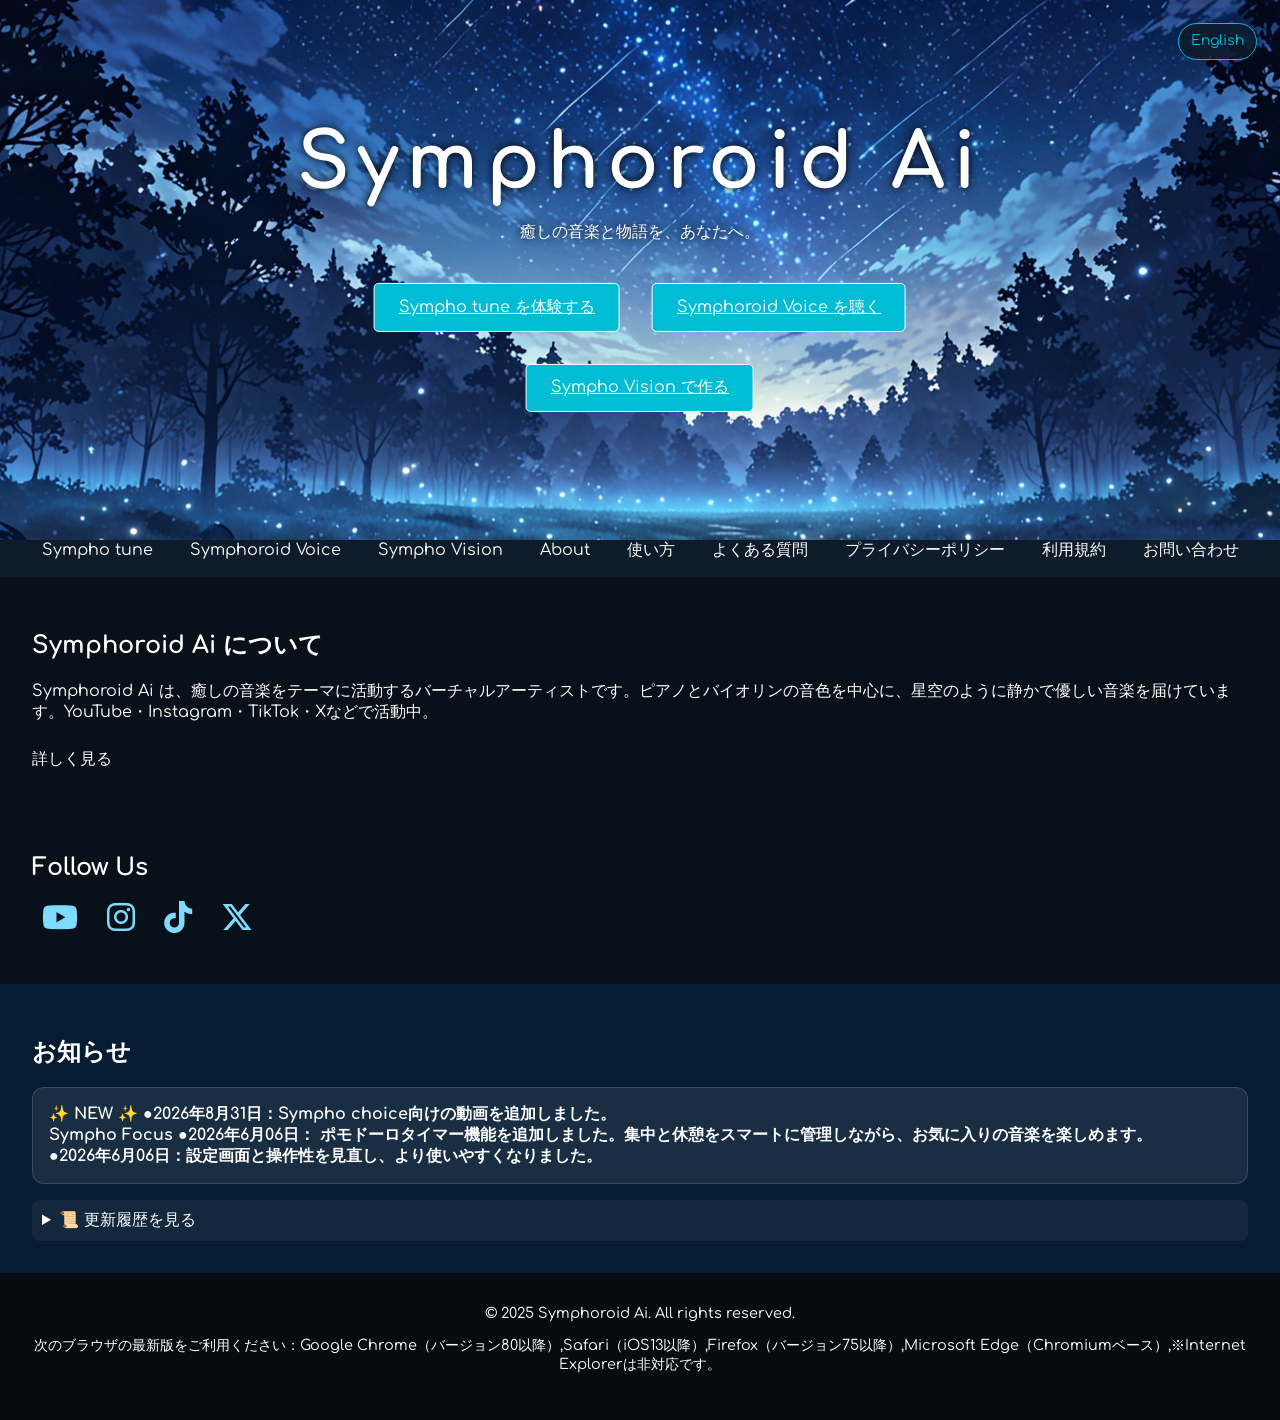
==== index.html @ 14e8be72 "Add files via upload" ====
<!DOCTYPE html>
<html lang="ja">
<head>
  <meta charset="UTF-8" />
  <meta name="viewport" content="width=device-width, initial-scale=1.0" />
  <title>Symphoroid Ai</title>
  <script async src="https://pagead2.googlesyndication.com/pagead/js/adsbygoogle.js?client=ca-pub-5766887970921144"
     crossorigin="anonymous"></script>
  <script src="https://www.youtube.com/iframe_api"></script>
  <link href="https://fonts.googleapis.com/css2?family=Comfortaa&display=swap" rel="stylesheet">
  <link rel="stylesheet" href="https://cdnjs.cloudflare.com/ajax/libs/font-awesome/6.5.1/css/all.min.css" crossorigin="anonymous" referrerpolicy="no-referrer" />
  <style>
    html, body {
      margin: 0;
      padding: 0;
      font-family: 'Comfortaa', 'Helvetica Neue', 'Segoe UI', sans-serif;
      background-color: #0d1b2a;
      color: white;
    }

    .video-background {
      position: fixed;
      top: 0;
      left: 0;
      min-width: 100%;
      min-height: 100%;
      object-fit: cover;
      z-index: -1;
    }
/*
    #langToggle {
      position: absolute;
      top: 1rem;
      right: 1rem; 
      background: #00bcd4;
      color: white;
      border: 1px solid white;
      border-radius: 5px;
      padding: 0.5rem 1rem;
      z-index: 2;
      cursor: pointer;
      font-size: 1rem;
    }
*/

    #langToggle {
      position: absolute;
      top: 1rem;
      right: 1rem;
      z-index: 1000;

      min-width: 78px;
      min-height: 37px;
      padding: 6px 12px;

      border: 1px solid #00bcd4;
      border-radius: 999px;
      background: rgba(13, 27, 42, 0.82);
      color: #00bcd4;

      font-family: 'Comfortaa', 'Helvetica Neue', sans-serif;
      font-size: 14px;
      font-weight: 400;
      line-height: 1.2;

      cursor: pointer;
      box-sizing: border-box;
    }

    header {
      position: relative;
      height: 60vh;
      min-height: 400px;
      overflow: hidden;
    }

    .header-video {
      position: absolute;
      top: 0; left: 0;
      width: 100%;
      height: 100%;
      object-fit: cover;
      z-index: 0;
    }

    .header-content {
      position: absolute;
      top: 50%;
      left: 50%;
      transform: translate(-50%, -50%);
      text-align: center;
      z-index: 1;
      color: white;
      background: rgba(0, 0, 0, 0.0); /* 半透明の背景で文字が見やすく */
      padding: 2rem;
      border-radius: 10px;
    }
    .header-content p {
      text-shadow: 0 0 10px black;
    }
    .header-content h1 {
      width: 100%;
      font-size: clamp(2rem, 6vw, 5rem);
      text-align: center;
      letter-spacing: 0.1em;
      margin: 0 auto;
      text-shadow: 0 0 10px black;
      white-space: nowrap;
    }

    .btn-group {
      margin-top: 2rem;
      display: flex;
      justify-content: center;
      flex-wrap: wrap;
      gap: 1rem;
    }

    .btn {
      background: #00bcd4;
      border: none;
      padding: 0.8em 1.5em;
      margin: 0.5em;
      color: white;
      border: 1px solid white;      
      font-size: 1em;
      border-radius: 5px;
      cursor: pointer;
      transition: transform 0.2s ease, box-shadow 0.2s ease, background-color 0.2s ease, color 0.2s ease;
      position: relative;
      z-index: 1;
    }
    /* ---------------- クリック時の軽い反応 ---------------- */
    .btn:active{
      transform: scale(1.05);
      box-shadow: 0 0 12px rgba(255, 255, 255, 0.6);
    }

    /* ---------------- ポップエフェクトクラス ---------------- */
    .btn.pop {
      animation: popGlow 0.25s ease forwards;
    }
    .news-highlight{
      margin-bottom: 16px;
      padding-bottom: 12px;
      border-bottom: 1px solid rgba(255,255,255,0.15);
    }
    /* ---------------- ポップ＋光＋色変化アニメーション ---------------- */
    @keyframes popGlow {
      0% {
        transform: scale(1);
        box-shadow: 0 0 0 rgba(255, 255, 255, 0);
        background-color: inherit;
        color: inherit;
      }
      30% {
        transform: scale(1.3);
        box-shadow: 0 0 20px rgba(255, 255, 255, 0.8), 0 0 40px rgba(0, 188, 212, 0.5);
      }
      60% {
        transform: scale(1.1);
        box-shadow: 0 0 15px rgba(255, 255, 255, 0.6), 0 0 30px rgba(0, 188, 212, 0.4);
        background-color: #00e0ff;
        color: #fff;
      }
      100% {
        transform: scale(1);
        box-shadow: 0 0 0 rgba(255,255,255,0);
        background-color: #00bcd4; /* btn用 */
        color: white;
      }
    }

    section {
      padding: 2rem;
      background: rgba(0,0,0,0.4);
    }

    nav {
      text-align: center;
      margin-bottom: 1rem;
    }

    nav a {
        margin: 0 1rem;
        color: inherit;
        text-decoration: none;
        transition: text-decoration 0.2s ease;
    }

    nav a:hover {
        text-decoration: underline;
    }    
/*
    nav a {
      margin: 0 1rem;
      color: #ccc;
      text-decoration: underline;
    }
*/
    .about-link {
        display: inline-block;
        margin-top: 10px;
        color: inherit;
        text-decoration: none;
        transition: text-decoration 0.2s ease;
    }

    .about-link:hover {
        text-decoration: underline;
    }
    footer {
      text-align: center;
      padding: 2rem;
      font-size: 0.9rem;
      background: rgba(0,0,0,0.6);
    }
    .sns-links a {
      color: #7FDBFF;
      text-decoration: none;
      font-size: 32px;
      margin: 0 10px;     
    }

    .sns-links a:hover {
      color: #00bcd4; /* ホバー時に少し強めのシアンに */
    }


    .background-container {
      position: absolute;
      top: 0;
      left: 0;
      width: 100%;
      height: 100%;
      z-index: 0;
      overflow: hidden;
    }

    .bg-image {
      position: absolute;
      width: 100%;
      height: 100%;
      object-fit: cover;
      opacity: 0;
      transition: opacity 2s ease-in-out, transform 5s ease-in-out; /* transform 追加 */
 
    }

    .bg-image.active {
      opacity: 1;

    }
    .news-featured{
      margin-bottom:16px;
      padding:16px;
      border-radius:12px;
      background:rgba(255,255,255,0.08);
      border:1px solid rgba(255,255,255,0.15);
      font-weight:bold;
    }

    .news-history{
      margin-top:12px;
    }

    .news-history summary{
      cursor:pointer;
      padding:10px;
      border-radius:8px;
      background:rgba(255,255,255,0.05);
    }    

    @media (max-height: 500px) and (orientation: landscape) {
      header {
        height: auto;
        min-height: 400px;
        padding-top: 2rem;
        padding-bottom: 2rem;
      }
     /* h1 { font-size: 2rem; }*/
     .header-content h1 {
      font-size: 8vw;
      }
    }
        /* iPhone / narrow screens */
    @media (max-width: 600px) {
      header {
        height: auto !important;
        min-height: 80vh !important;
        overflow: visible !important;
      }

      .header-content {
        position: relative !important;
        top: auto !important;
        left: auto !important;
        transform: none !important;
        width: 100% !important;
        box-sizing: border-box !important;
        padding: 70px 16px 32px !important;
      }

      .header-content h1 {
        width: 100% !important;
        font-size: 7vw !important;
        letter-spacing: 0.05em !important;
        white-space: nowrap !important;
      }

      .btn-group {
        width: 100% !important;
        box-sizing: border-box !important;
      }

      /* PCと同じ右上配置 */
      #langToggle {
        position: absolute !important;
        top: 1rem !important;
        right: 1rem !important;
        left: auto !important;
        bottom: auto !important;
      }
    }

    /* iPhone横向き：タイトルと右上の言語ボタンが重ならないよう調整 */
    /* iPhone横向き */
    @media (max-height: 500px) and (orientation: landscape) {
      .header-content {
        top: 50% !important;
      }

      .header-content h1 {
        font-size: 5vw !important;
        letter-spacing: 0.04em !important;
      }

      #langToggle {
        top: 1rem !important;
        right: 1rem !important;
      }
    }

    /* ===== Language Button : Common Design ===== */
    #langToggle {
      position: absolute !important;
      top: 1rem !important;
      right: 1rem !important;
      z-index: 1000 !important;

      min-width: 78px !important;
      min-height: 37px !important;
      padding: 6px 12px !important;

      border: 1px solid #00bcd4 !important;
      border-radius: 999px !important;
      background: rgba(13, 27, 42, 0.82) !important;
      color: #00bcd4 !important;

      font-family: 'Comfortaa', 'Helvetica Neue', sans-serif !important;
      font-size: 14px !important;
      font-weight: 400 !important;
      line-height: 1.2 !important;

      cursor: pointer !important;
      box-sizing: border-box;
    }

    /* 言語ボタンだけクリック時の色・発光アニメーションを無効化 */
    #langToggle:active,
    #langToggle.pop {
      background: rgba(13, 27, 42, 0.82) !important;
      color: #00bcd4 !important;
      border-color: #00bcd4 !important;
      transform: none !important;
      box-shadow: none !important;
      animation: none !important;
    }
    
  </style>
  
  <!-- Google tag (gtag.js) -->
  <script async src="https://www.googletagmanager.com/gtag/js?id=G-DC85V6L5MK"></script>
  <script>
    window.dataLayer = window.dataLayer || [];
    function gtag(){dataLayer.push(arguments);}
    gtag('js', new Date());
  
    gtag('config', 'G-DC85V6L5MK');
  </script>
  
</head>
<body>


<!-- ヘッダー -->
<header>

<div class="background-container">
  <img src="images/starry_sky.jpg" class="bg-image active" alt="星空">
  <img src="images/floating_island.jpg" class="bg-image" alt="浮遊島">
  <img src="images/sunset.jpg" class="bg-image" alt="夕焼け">
  <img src="images/ocean.jpg" class="bg-image" alt="海">
  <img src="images/title_icon.jpg" class="bg-image" alt="タイトルアイコン">
</div>
  
  <!-- 言語切り替えボタン（左上固定） -->
  <button id="langToggle" class="btn" data-jp="English" data-en="日本語">English</button>

  <!-- 背景動画
  <video class="header-video" autoplay muted loop playsinline>
    <source src="bg.mp4" type="video/mp4">
  </video> -->

  <!-- 前面中央コンテンツ -->
  <div class="header-content">
    <h1>Symphoroid Ai</h1>
    <p class="lang-text" data-jp="癒しの音楽と物語を、あなたへ。" data-en="Delivering healing music and stories to you.">
      癒しの音楽と物語を、あなたへ。
    </p>
    <div class="btn-group">
      <a href="tune" class="btn lang-text" data-jp="Sympho tune を体験する" data-en="Try Sympho tune">Sympho tune を体験する</a>
      <a href="voice" class="btn lang-text"data-jp="Symphoroid Voice を聴く"data-en="Listen to Symphoroid Voice">Symphoroid Voice を聴く</a>
      <a href="vision" class="btn lang-text"data-jp="Sympho Vision で作る"data-en="Make on Sympho Vision">Sympho Vision で作る</a>

    </div>
  </div>
</header>

<!-- ナビゲーション -->
<nav>
  <a href="tune" class="lang-text"
     data-jp="Sympho tune"
     data-en="Sympho tune">Sympho tune</a>

  <a href="voice" class="lang-text"
     data-jp="Symphoroid Voice"
     data-en="Symphoroid Voice">Symphoroid Voice</a>

  <a href="vision" class="lang-text"
     data-jp="Sympho Vision"
     data-en="Sympho Vision">Sympho Vision</a>

  <a href="about.html" class="lang-text"
     data-jp="About"
     data-en="About">About</a>

  <a href="howto.html" class="lang-text"
     data-jp="使い方"
     data-en="How to">使い方</a>

  <a href="faq.html" class="lang-text"
     data-jp="よくある質問"
     data-en="FAQ">よくある質問</a>

  <a href="privacy.html" class="lang-text"
     data-jp="プライバシーポリシー"
     data-en="Privacy Policy">プライバシーポリシー</a>

  <a href="terms.html" class="lang-text"
     data-jp="利用規約"
     data-en="Terms">利用規約</a>

  <a href="contact.html" class="lang-text"
     data-jp="お問い合わせ"
     data-en="Contact">お問い合わせ</a>
</nav>

  <!-- ナビゲーション 
  <nav>
    <a href="tune" class="lang-text" data-jp="Webアプリ" data-en="Web App">Webアプリ</a>
    <a href="privacy.html" class="lang-text" data-jp="プライバシーポリシー" data-en="Privacy Policy">プライバシーポリシー</a>
    <a href="terms.html" class="lang-text" data-jp="利用規約" data-en="Terms">利用規約</a>
    <a href="contact.html" class="lang-text" data-jp="お問い合わせ" data-en="Contact">お問い合わせ</a>
  </nav>
-->
  <!-- 紹介 -->
  <section>
    <h2 class="lang-text" data-jp="Symphoroid Ai について" data-en="About Symphoroid Ai">Symphoroid Ai について</h2>
    <p class="lang-text" data-jp="Symphoroid Ai は、癒しの音楽をテーマに活動するバーチャルアーティストです。ピアノとバイオリンの音色を中心に、星空のように静かで優しい音楽を届けています。YouTube・Instagram・TikTok・Xなどで活動中。" data-en="symphoroid Ai is a virtual artist focused on healing music. Delivering gentle piano and violin melodies inspired by the night sky. Active on YouTube, Instagram, TikTok, and X.">
    </p>
    <a
      href="about.html"
      class="lang-text about-link"
      data-jp="詳しく見る"
      data-en="Learn more"
    >
      詳しく見る
    </a>    
  </section>

  <!-- SNSリンク -->
  <section>
    <h2>Follow Us</h2>
    <p class="sns-links">
    <a href="https://www.youtube.com/@symphoroidai" target="_blank">
      <i class="fab fa-youtube"></i>
    </a>
    <a href="https://www.instagram.com/symphoroid_ai" target="_blank">
      <i class="fab fa-instagram"></i>
    </a>
    <a href="https://www.tiktok.com/@symphoroid.ai" target="_blank">
      <i class="fab fa-tiktok"></i>
    </a>
    <a href="https://www.x.com/SymphoroidAi" target="_blank">
      <i class="fab fa-x-twitter"></i>
    </a>
  </section>

<section style="background-color: rgba(0, 30, 60, 0.5); padding: 2rem;"> 
  <h2 class="lang-text"
      data-jp="お知らせ"
      data-en="News">
      お知らせ
  </h2>

  <div class="news-featured">
    <div class="lang-text"
        data-jp="✨ NEW ✨ ●2026年8月31日：Sympho choice向けの動画を追加しました。"
        data-en="✨ NEW ✨ ●Aug 31, 2026: New videos are now available on Sympho choice."> 
    </div>
    <div class="lang-text"
        data-jp="Sympho Focus ●2026年6月06日： ポモドーロタイマー機能を追加しました。集中と休憩をスマートに管理しながら、お気に入りの音楽を楽しめます。"
        data-en="Sympho Focus ●June 6, 2026:  Added a Pomodoro timer to help you manage focus and break sessions while enjoying your favorite music.">
    </div>
    <div class="lang-text"
        data-jp="●2026年6月06日：設定画面と操作性を見直し、より使いやすくなりました。"
        data-en="●June 6, 2026: Settings and usability have been refined for a better experience.">
    </div>
  </div>

  <details class="news-history">
    <summary class="lang-text"
            data-jp="📜 更新履歴を見る"
            data-en="📜 View Update History">
      📜 更新履歴を見る
    </summary>
    <li class="lang-text"
        data-jp="●2026年8月02日：Sympho choice向けの動画を追加しました。"
        data-en="●Aug 2, 2026: New videos are now available on Sympho choice."> 
    </li>       
    <li class="lang-text"
        data-jp="●2026年7月02日：Sympho choice向けの動画を追加しました。"
        data-en="●July 2, 2026: New videos are now available on Sympho choice."> 
    </li>    
    <li class="lang-text"
        data-jp="●2026年6月06日：Sympho choice向けの動画を追加しました。"
        data-en="●June 6, 2026: New videos are now available on Sympho choice."> 
    </li> 
    <li class="lang-text"
        data-jp="●2026年5月06日：Sympho choice向けの動画を追加しました。"
        data-en="●May 6, 2026: New videos are now available on Sympho choice."> 
    </li>     
    <li class="lang-text"
        data-jp="●2026年4月25日：Sympho choice向けの動画を追加しました。"
        data-en="●April 25, 2026: New videos are now available on Sympho choice."> 
    </li>     
    <li class="lang-text"
        data-jp="●2026年3月23日：Sympho choice向けの動画を追加しました。"
        data-en="●March 23, 2026: New videos are now available on Sympho choice."> 
    </li> 
    <li class="lang-text"
        data-jp="●2026年1月3日：あけましておめでとうございます！🎍　Sympho choice向けの動画を追加しました。"
        data-en="●January 3, 2026: Happy New Year!🎍　 New videos are now available on Sympho choice."> 
    </li> 
    <li class="lang-text"
        data-jp="●2025年11月29日：経過時間と残り時間がわかりやすい”体感タイマー”を追加しました。🌙⏳ "
        data-en="●November 29, 2025: A new 'Progress Circle' timer has been added to make elapsed and remaining time easier to understand.🌙⏳ "> 
    </li> 
    <li class="lang-text"
        data-jp="●2025年11月23日：Sympho choice向けの動画を追加しました。気分の選択ボタンに「ロック🎸」を追加しました。"
        data-en="●November 23, 2025: New videos are now on Sympho choice to help you relax. 'Rock🎸' has been added to the mood buttons!"> 
    </li> 
    <li class="lang-text"
        data-jp="●2025年10月19日：Sympho choice向けの動画を追加しました。気分の選択ボタンに🎃「ハロウィン」🎃を追加しました。"
        data-en="●October 19, 2025: New videos are now on Sympho choice to help you relax. 🎃'Halloween' has been added to the mood buttons!🎃"> 
    </li>      
    <li class="lang-text"
        data-jp="●2025年9月13日：Sympho choice向けの動画を追加しました。気分の選択ボタンに「おやすみ🌙」を追加しました。🎵"
        data-en="●September 13, 2025: New videos are now available for Sympho Choice, and we've added a 'Bedtime🌙' mood option! 🎵"> 
    </li>
    <li class="lang-text"
        data-jp="●2025年9月7日：Sympho choice向けの動画を追加しました。"
        data-en="●September 7, 2025: New videos are now available on Sympho choice."> 
    </li>
    <li class="lang-text"
        data-jp="●2025年8月3日：先行公開開始しました。Sympho tune向けの動画を随時公開中です。"
        data-en="●August 3, 2025: Early access has started. Videos for Sympho tune are being released continuously."> 
    </li>
    </ul>
  </details>

</section>
  <!-- フッター -->
  <footer>
    &copy; 2025 Symphoroid Ai. All rights reserved.
    <p class="lang-text" data-jp="次のブラウザの最新版をご利用ください：Google Chrome（バージョン80以降）,Safari（iOS13以降）,Firefox（バージョン75以降）,Microsoft Edge（Chromiumベース）,※Internet Explorerは非対応です。" data-en="We recommend using the latest version of one of the following browsers:Google Chrome (version 80 or later), Safari (iOS 13 or later), Firefox (version 75 or later), or Microsoft Edge (Chromium-based).Please note that Internet Explorer is not supported.">
    </p>
  </footer>

  <!-- 言語切替スクリプト -->
<script>
  const langToggle = document.getElementById("langToggle");
  const langTexts = document.querySelectorAll(".lang-text");
  let currentLang = localStorage.getItem('lang') || "jp";

  function applyLang() {
    langToggle.textContent = langToggle.getAttribute(`data-${currentLang}`);
    langTexts.forEach(el => {
      el.textContent = el.getAttribute(`data-${currentLang}`);
    });
  }

  langToggle.addEventListener("click", () => {
    currentLang = currentLang === "jp" ? "en" : "jp";
    localStorage.setItem('lang', currentLang);
    applyLang();
  });

  applyLang();
</script>

<script>
const images = document.querySelectorAll('.bg-image');
let current = 0;
const interval = 5000; // 5秒
const fadeDuration = 2000; // 2秒フェード（CSSで設定済み）

// ページロード直後に最初の画像もズーム開始
window.addEventListener('load', () => {
  setTimeout(() => {
    images[current].style.transform = "scale(1.2)";
    images[current].classList.add('active');
  }, 50); // 少し遅延させる
});

// 画像切り替え
setInterval(() => {
  const prev = current;
  current = (current + 1) % images.length;

  // 新しい画像をactiveにしてフェードイン
  images[current].classList.add('active');
  setTimeout(() => {
    images[current].style.transform = "scale(1.1)";
  }, 50);

  // 前の画像はフェードアウトしつつズームリセット
  images[prev].style.opacity = 0;
  images[prev].style.transform = "scale(1)";

  // 完全に非表示にする（次回に備える）
  setTimeout(() => {
    images[prev].classList.remove('active');
    images[prev].style.opacity = "";
  }, 2000); // フェード時間に合わせる
}, interval);

// ---------------- すべてのボタンに豪華ポップエフェクトを追加 ----------------
document.querySelectorAll('.btn, .btnHW, #positionBtn, #langToggle').forEach(btn => {
  btn.addEventListener('click', () => {
    btn.classList.remove('pop'); // 念のため一度削除
    void btn.offsetWidth; // reflowでアニメーションをリセット
    btn.classList.add('pop');
  });
});


// ===============================
// Sympho tune への遷移を 0.25秒 遅延
// （A. ボタン形式、B. メニュー形式 どちらにも対応）
// ===============================
//document.querySelectorAll('a[href="tune"], a[href="./tune"], a[href="/tune"]').forEach(link => {
document.querySelectorAll('a[href="tune"], a[href="./tune"], a[href="/tune"], a[href="voice"], a[href="./voice"], a[href="/voice"], a[href="vision"], a[href="./vision"], a[href="/vision"]').forEach(link => {

  link.addEventListener("click", function(e) {
    e.preventDefault(); // すぐ画面が切り替わるのを止める

    const targetUrl = link.getAttribute("href");

    // ▼ ボタンタイプなら pop エフェクト付与
    if (link.classList.contains("btn")) {
      link.classList.remove("pop");
      void link.offsetWidth; // アニメリセット
      link.classList.add("pop");
    }

    // ▼ エフェクト終了後（0.25秒後）にページ遷移
    setTimeout(() => {
      window.location.href = targetUrl;
    }, 250);
  });
});


</script>

</body>
</html>
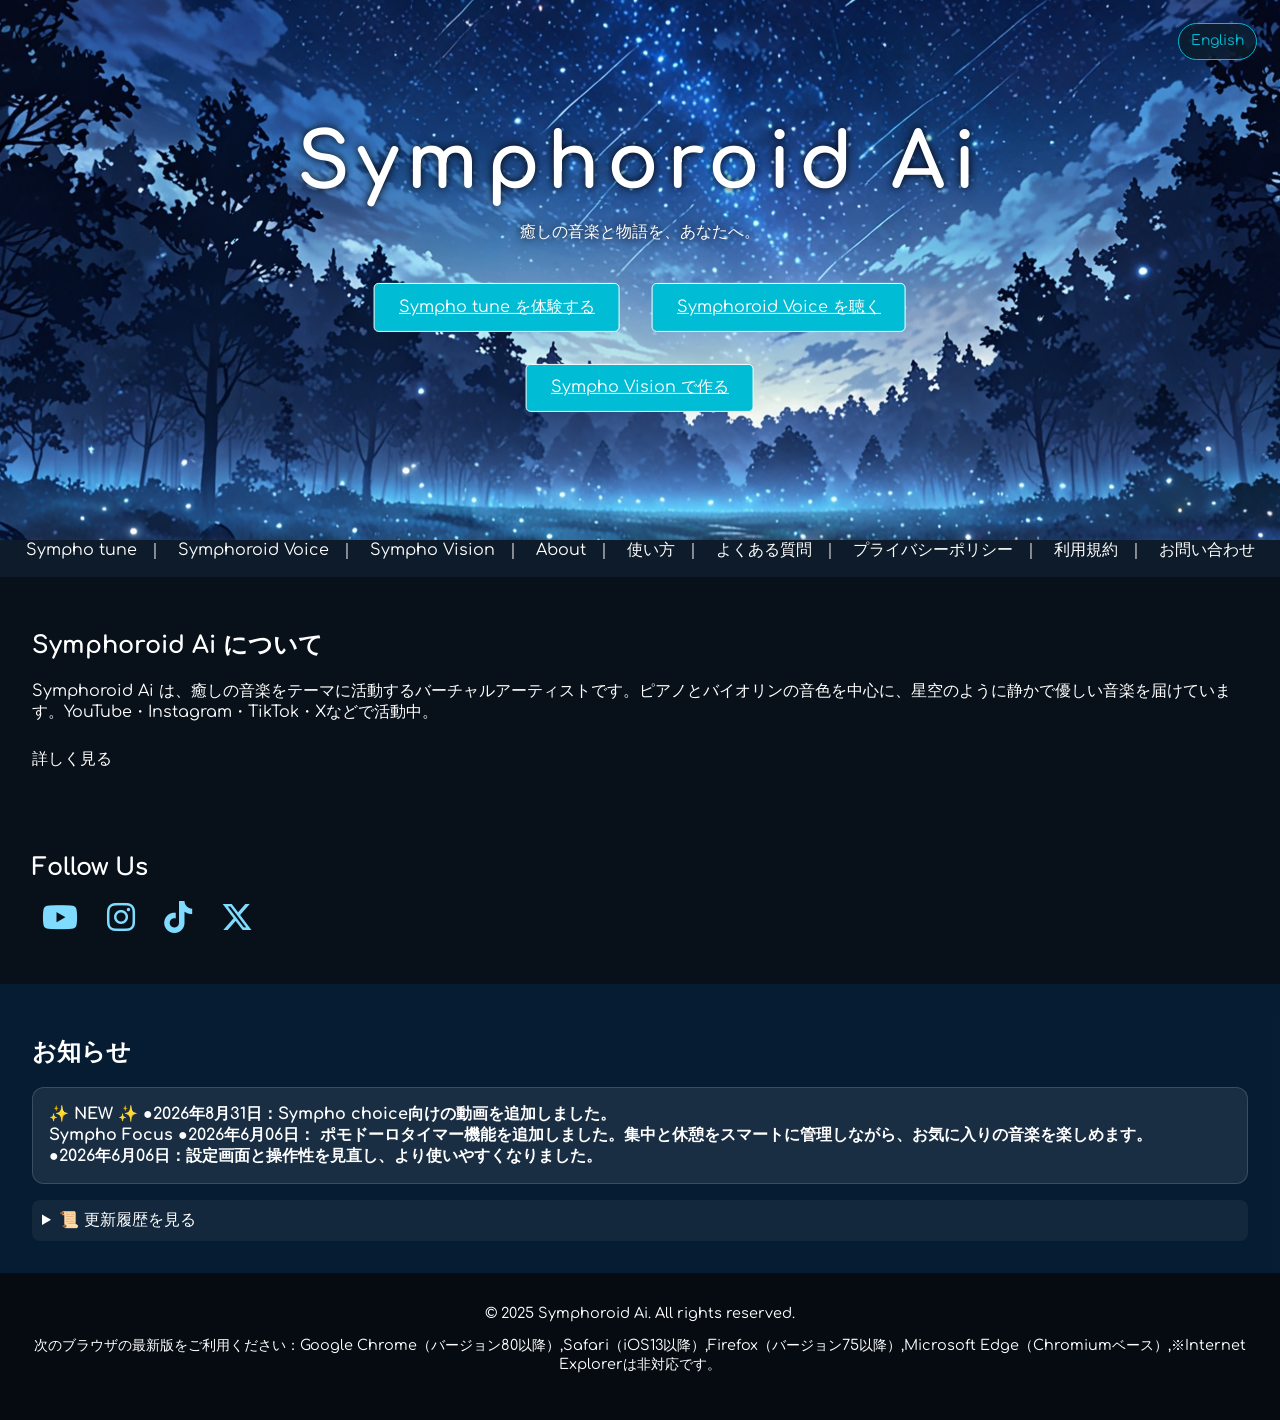
==== commit a6134994: "Update index.html" ====
--- a/index.html
+++ b/index.html
@@ -175,7 +175,7 @@
       padding: 2rem;
       background: rgba(0,0,0,0.4);
     }
-
+/*
     nav {
       text-align: center;
       margin-bottom: 1rem;
@@ -190,7 +190,28 @@
 
     nav a:hover {
         text-decoration: underline;
-    }    
+    } 
+*/
+    nav {
+      text-align: center;
+      margin-bottom: 1rem;
+    }
+
+    nav a {
+      color: inherit;
+      text-decoration: none;
+      transition: text-decoration 0.2s ease;
+    }
+
+    nav a:not(:last-child)::after {
+      content: "｜";
+      margin: 0 10px;
+      text-decoration: none;
+    }
+
+    nav a:hover {
+      text-decoration: underline;
+    }
 /*
     nav a {
       margin: 0 1rem;
@@ -427,7 +448,7 @@
   </div>
 </header>
 
-<!-- ナビゲーション -->
+<!-- ナビゲーション 
 <nav>
   <a href="tune" class="lang-text"
      data-jp="Sympho tune"
@@ -465,7 +486,54 @@
      data-jp="お問い合わせ"
      data-en="Contact">お問い合わせ</a>
 </nav>
-
+-->
+
+<nav>
+  <a href="tune"
+     class="lang-text"
+     data-jp="Sympho tune"
+     data-en="Sympho tune">Sympho tune</a>
+
+  <a href="voice"
+     class="lang-text"
+     data-jp="Symphoroid Voice"
+     data-en="Symphoroid Voice">Symphoroid Voice</a>
+
+  <a href="vision"
+     class="lang-text"
+     data-jp="Sympho Vision"
+     data-en="Sympho Vision">Sympho Vision</a>
+
+  <a href="about.html"
+     class="lang-text"
+     data-jp="About"
+     data-en="About">About</a>
+
+  <a href="howto.html"
+     class="lang-text"
+     data-jp="使い方"
+     data-en="How to Use">使い方</a>
+
+  <a href="faq.html"
+     class="lang-text"
+     data-jp="よくある質問"
+     data-en="FAQ">よくある質問</a>
+
+  <a href="privacy.html"
+     class="lang-text"
+     data-jp="プライバシーポリシー"
+     data-en="Privacy Policy">プライバシーポリシー</a>
+
+  <a href="terms.html"
+     class="lang-text"
+     data-jp="利用規約"
+     data-en="Terms of Use">利用規約</a>
+
+  <a href="contact.html"
+     class="lang-text"
+     data-jp="お問い合わせ"
+     data-en="Contact">お問い合わせ</a>
+</nav>
   <!-- ナビゲーション 
   <nav>
     <a href="tune" class="lang-text" data-jp="Webアプリ" data-en="Web App">Webアプリ</a>
@@ -696,4 +764,4 @@
 </script>
 
 </body>
-</html>+</html>
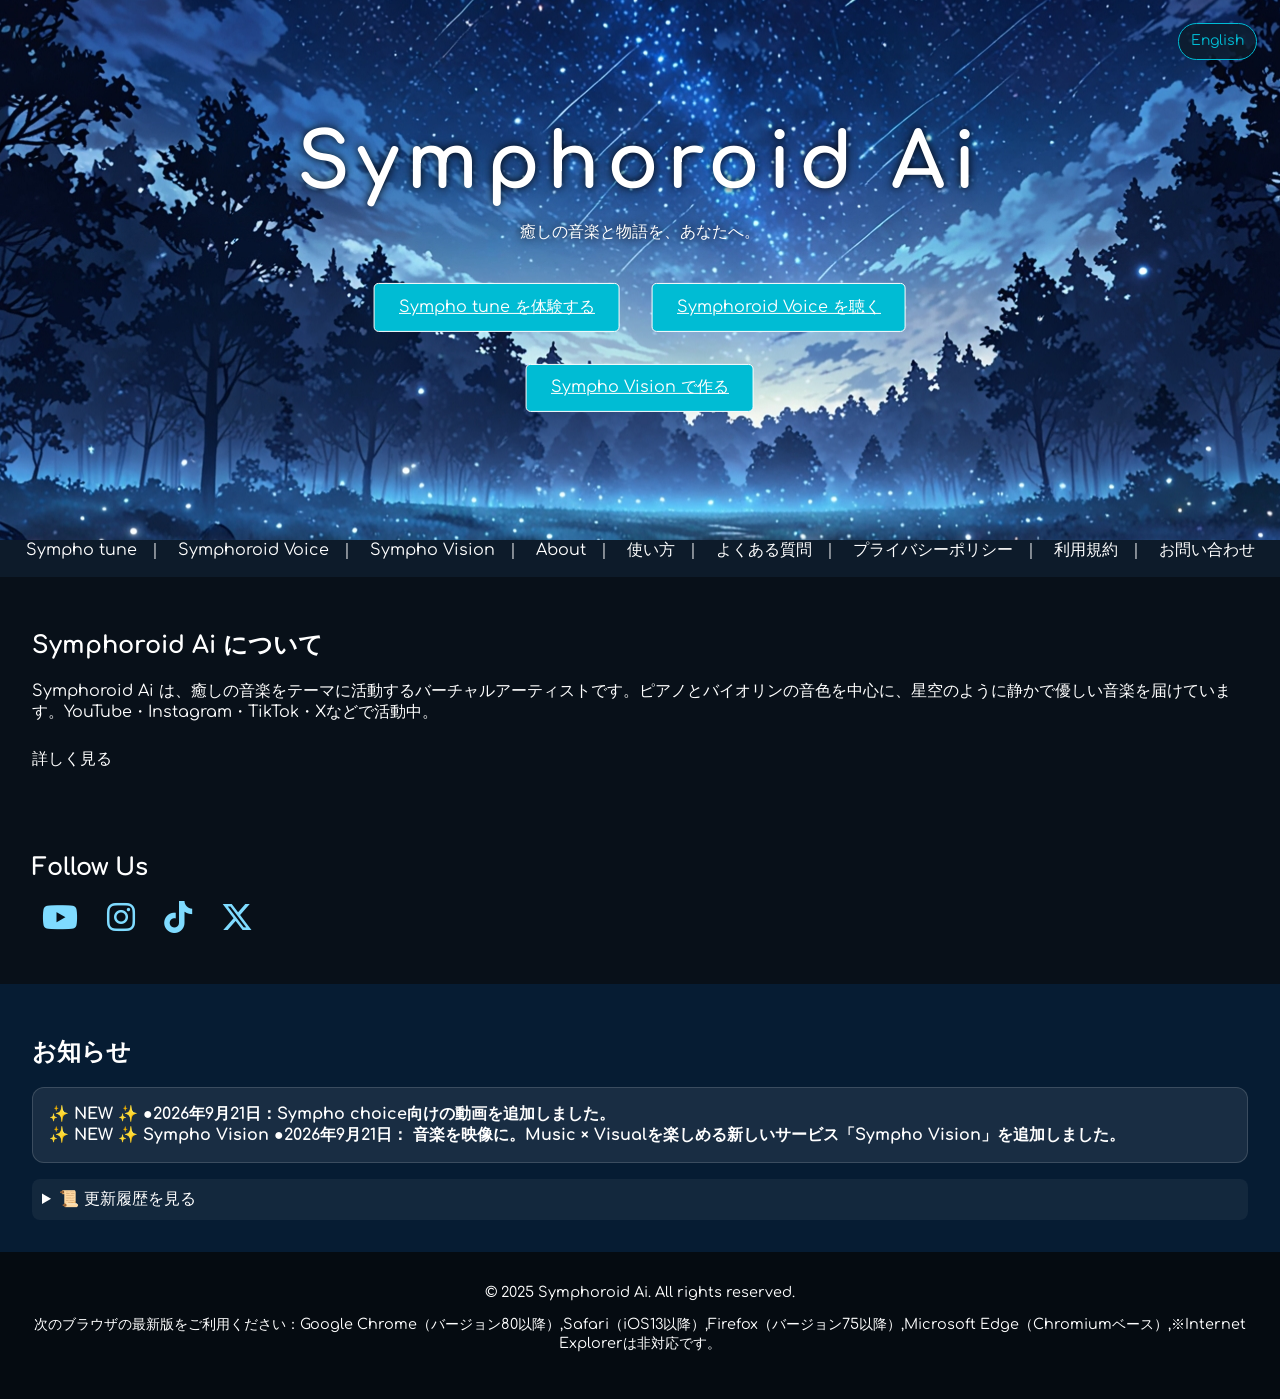
==== commit 169cda31: "Add files via upload" ====
--- a/index.html
+++ b/index.html
@@ -584,16 +584,12 @@
 
   <div class="news-featured">
     <div class="lang-text"
-        data-jp="✨ NEW ✨ ●2026年8月31日：Sympho choice向けの動画を追加しました。"
-        data-en="✨ NEW ✨ ●Aug 31, 2026: New videos are now available on Sympho choice."> 
+        data-jp="✨ NEW ✨ ●2026年9月21日：Sympho choice向けの動画を追加しました。"
+        data-en="✨ NEW ✨ ●September 21, 2026: New videos are now available on Sympho choice."> 
     </div>
     <div class="lang-text"
-        data-jp="Sympho Focus ●2026年6月06日： ポモドーロタイマー機能を追加しました。集中と休憩をスマートに管理しながら、お気に入りの音楽を楽しめます。"
-        data-en="Sympho Focus ●June 6, 2026:  Added a Pomodoro timer to help you manage focus and break sessions while enjoying your favorite music.">
-    </div>
-    <div class="lang-text"
-        data-jp="●2026年6月06日：設定画面と操作性を見直し、より使いやすくなりました。"
-        data-en="●June 6, 2026: Settings and usability have been refined for a better experience.">
+        data-jp="✨ NEW ✨ Sympho Vision ●2026年9月21日： 音楽を映像に。Music × Visualを楽しめる新しいサービス「Sympho Vision」を追加しました。"
+        data-en="✨ NEW ✨ Sympho Vision ●September 21, 2026:  Turn music into visuals with “Sympho Vision,” a new Music × Visual experience.">
     </div>
   </div>
 
@@ -604,13 +600,25 @@
       📜 更新履歴を見る
     </summary>
     <li class="lang-text"
+        data-jp="●2026年8月31日：Sympho choice向けの動画を追加しました。"
+        data-en="●August 31, 2026: New videos are now available on Sympho choice."> 
+    </li>
+    <li class="lang-text"
         data-jp="●2026年8月02日：Sympho choice向けの動画を追加しました。"
-        data-en="●Aug 2, 2026: New videos are now available on Sympho choice."> 
-    </li>       
+        data-en="●August 2, 2026: New videos are now available on Sympho choice."> 
+    </li>    
     <li class="lang-text"
         data-jp="●2026年7月02日：Sympho choice向けの動画を追加しました。"
         data-en="●July 2, 2026: New videos are now available on Sympho choice."> 
     </li>    
+    <li class="lang-text"
+        data-jp="Sympho Focus ●2026年6月06日： ポモドーロタイマー機能を追加しました。集中と休憩をスマートに管理しながら、お気に入りの音楽を楽しめます。"
+        data-en="Sympho Focus ●June 6, 2026:  Added a Pomodoro timer to help you manage focus and break sessions while enjoying your favorite music.">
+    </li>
+    <li class="lang-text"
+        data-jp="●2026年6月06日：設定画面と操作性を見直し、より使いやすくなりました。"
+        data-en="●June 6, 2026: Settings and usability have been refined for a better experience.">
+    </li>
     <li class="lang-text"
         data-jp="●2026年6月06日：Sympho choice向けの動画を追加しました。"
         data-en="●June 6, 2026: New videos are now available on Sympho choice."> 
@@ -764,4 +772,4 @@
 </script>
 
 </body>
-</html>
+</html>
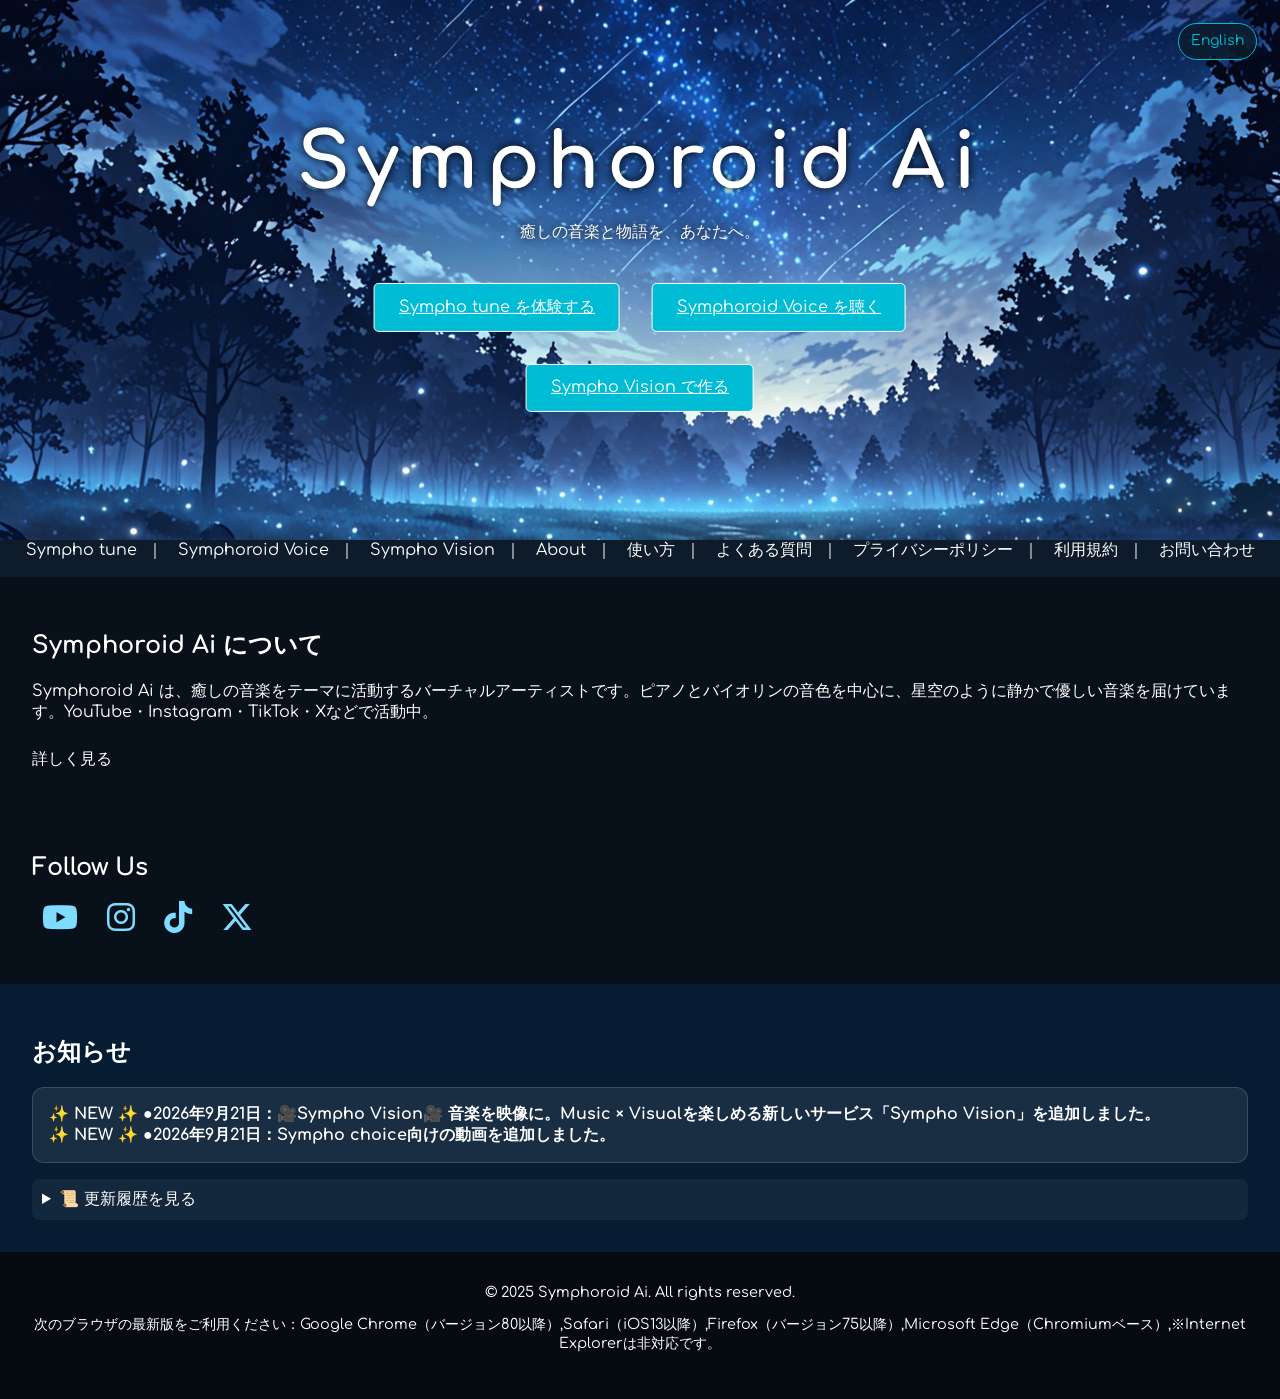
==== commit 3c81621b: "Update index.html" ====
--- a/index.html
+++ b/index.html
@@ -584,13 +584,14 @@
 
   <div class="news-featured">
     <div class="lang-text"
+        data-jp="✨ NEW ✨ ●2026年9月21日：🎥Sympho Vision🎥  音楽を映像に。Music × Visualを楽しめる新しいサービス「Sympho Vision」を追加しました。"
+        data-en="✨ NEW ✨ ●September 21, 2026:🎥Sympho Vision🎥  Turn music into visuals with “Sympho Vision,” a new Music × Visual experience.">
+    </div>
+    <div class="lang-text"
         data-jp="✨ NEW ✨ ●2026年9月21日：Sympho choice向けの動画を追加しました。"
         data-en="✨ NEW ✨ ●September 21, 2026: New videos are now available on Sympho choice."> 
     </div>
-    <div class="lang-text"
-        data-jp="✨ NEW ✨ Sympho Vision ●2026年9月21日： 音楽を映像に。Music × Visualを楽しめる新しいサービス「Sympho Vision」を追加しました。"
-        data-en="✨ NEW ✨ Sympho Vision ●September 21, 2026:  Turn music into visuals with “Sympho Vision,” a new Music × Visual experience.">
-    </div>
+
   </div>
 
   <details class="news-history">
@@ -612,8 +613,8 @@
         data-en="●July 2, 2026: New videos are now available on Sympho choice."> 
     </li>    
     <li class="lang-text"
-        data-jp="Sympho Focus ●2026年6月06日： ポモドーロタイマー機能を追加しました。集中と休憩をスマートに管理しながら、お気に入りの音楽を楽しめます。"
-        data-en="Sympho Focus ●June 6, 2026:  Added a Pomodoro timer to help you manage focus and break sessions while enjoying your favorite music.">
+        data-jp="●2026年6月06日：⏰Sympho Focus⏰  ポモドーロタイマー機能を追加しました。集中と休憩をスマートに管理しながら、お気に入りの音楽を楽しめます。"
+        data-en="●June 6, 2026:⏰Sympho Focus⏰  Added a Pomodoro timer to help you manage focus and break sessions while enjoying your favorite music.">
     </li>
     <li class="lang-text"
         data-jp="●2026年6月06日：設定画面と操作性を見直し、より使いやすくなりました。"
@@ -772,4 +773,4 @@
 </script>
 
 </body>
-</html>+</html>
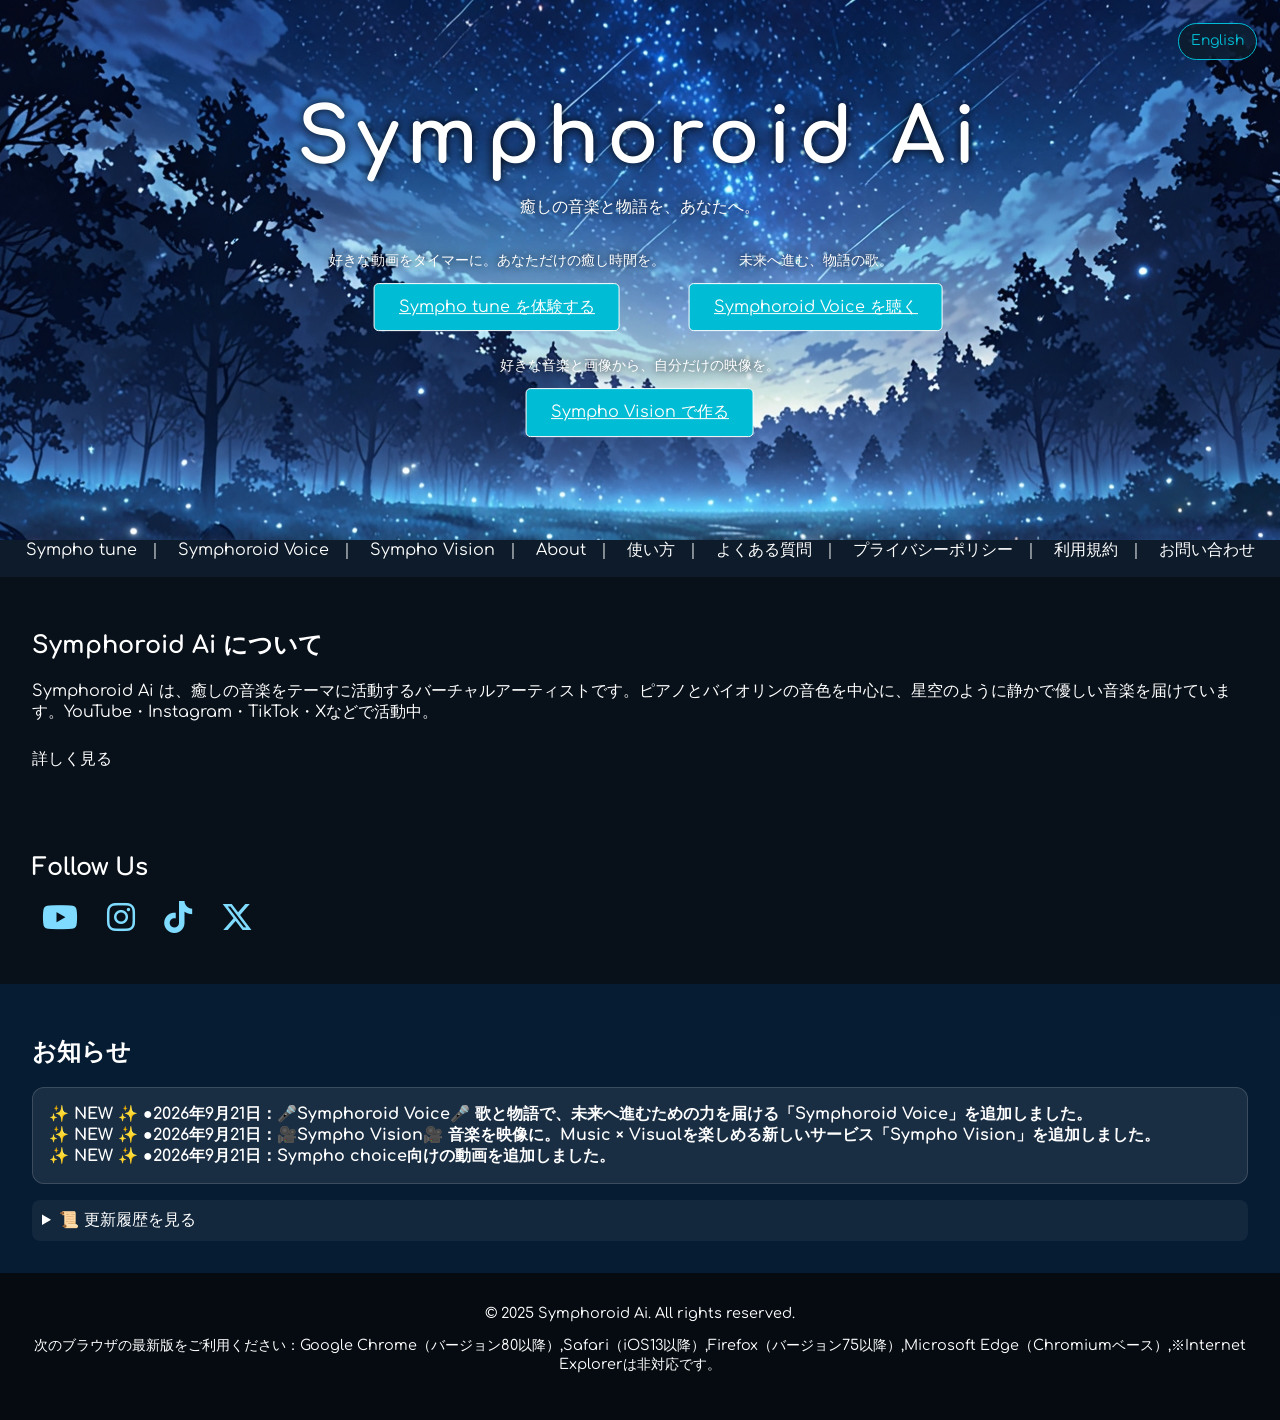
==== commit 552008c6: "Update index.html" ====
--- a/index.html
+++ b/index.html
@@ -27,21 +27,6 @@
       object-fit: cover;
       z-index: -1;
     }
-/*
-    #langToggle {
-      position: absolute;
-      top: 1rem;
-      right: 1rem; 
-      background: #00bcd4;
-      color: white;
-      border: 1px solid white;
-      border-radius: 5px;
-      padding: 0.5rem 1rem;
-      z-index: 2;
-      cursor: pointer;
-      font-size: 1rem;
-    }
-*/
 
     #langToggle {
       position: absolute;
@@ -115,7 +100,20 @@
       flex-wrap: wrap;
       gap: 1rem;
     }
-
+    .service-item {
+      display: flex;
+      flex-direction: column;
+      align-items: center;
+      gap: 0.2rem;
+    }
+
+    .service-description {
+      margin: 0;
+      font-size: 0.9rem;
+      line-height: 1.5;
+      color: white;
+      text-shadow: 0 0 8px black;
+    }
     .btn {
       background: #00bcd4;
       border: none;
@@ -175,23 +173,7 @@
       padding: 2rem;
       background: rgba(0,0,0,0.4);
     }
-/*
-    nav {
-      text-align: center;
-      margin-bottom: 1rem;
-    }
-
-    nav a {
-        margin: 0 1rem;
-        color: inherit;
-        text-decoration: none;
-        transition: text-decoration 0.2s ease;
-    }
-
-    nav a:hover {
-        text-decoration: underline;
-    } 
-*/
+
     nav {
       text-align: center;
       margin-bottom: 1rem;
@@ -212,13 +194,7 @@
     nav a:hover {
       text-decoration: underline;
     }
-/*
-    nav a {
-      margin: 0 1rem;
-      color: #ccc;
-      text-decoration: underline;
-    }
-*/
+
     .about-link {
         display: inline-block;
         margin-top: 10px;
@@ -246,7 +222,6 @@
     .sns-links a:hover {
       color: #00bcd4; /* ホバー時に少し強めのシアンに */
     }
-
 
     .background-container {
       position: absolute;
@@ -344,21 +319,60 @@
       }
     }
 
-    /* iPhone横向き：タイトルと右上の言語ボタンが重ならないよう調整 */
-    /* iPhone横向き */
+    /* iPhone横向き：高さに合わせてヘッダーを調整 */
     @media (max-height: 500px) and (orientation: landscape) {
+
+      header {
+        height: auto !important;
+        min-height: 100vh !important;
+      }
+
       .header-content {
-        top: 50% !important;
+        position: relative !important;
+        top: auto !important;
+        left: auto !important;
+        transform: none !important;
+        width: 100% !important;
+        box-sizing: border-box !important;
+        padding: 35px 16px 24px !important;
       }
 
       .header-content h1 {
         font-size: 5vw !important;
         letter-spacing: 0.04em !important;
+        margin-bottom: 8px !important;
+      }
+
+      .header-content > p {
+        margin: 8px 0 16px !important;
+        font-size: 1rem !important;
+        line-height: 1.4 !important;
+      }
+
+      .btn-group {
+        margin-top: 0 !important;
+        gap: 0.4rem !important;
+      }
+
+      .service-item {
+        gap: 0 !important;
+      }
+
+      .service-description {
+        font-size: 0.95rem !important;
+        line-height: 1.4 !important;
+        margin: 4px 0 !important;
+      }
+
+      .btn {
+        padding: 0.55em 1.2em !important;
+        margin: 0.35em !important;
+        font-size: 0.95em !important;
       }
 
       #langToggle {
-        top: 1rem !important;
-        right: 1rem !important;
+        top: 0.7rem !important;
+        right: 0.7rem !important;
       }
     }
 
@@ -428,11 +442,6 @@
   <!-- 言語切り替えボタン（左上固定） -->
   <button id="langToggle" class="btn" data-jp="English" data-en="日本語">English</button>
 
-  <!-- 背景動画
-  <video class="header-video" autoplay muted loop playsinline>
-    <source src="bg.mp4" type="video/mp4">
-  </video> -->
-
   <!-- 前面中央コンテンツ -->
   <div class="header-content">
     <h1>Symphoroid Ai</h1>
@@ -440,108 +449,102 @@
       癒しの音楽と物語を、あなたへ。
     </p>
     <div class="btn-group">
-      <a href="tune" class="btn lang-text" data-jp="Sympho tune を体験する" data-en="Try Sympho tune">Sympho tune を体験する</a>
-      <a href="voice" class="btn lang-text"data-jp="Symphoroid Voice を聴く"data-en="Listen to Symphoroid Voice">Symphoroid Voice を聴く</a>
-      <a href="vision" class="btn lang-text"data-jp="Sympho Vision で作る"data-en="Make on Sympho Vision">Sympho Vision で作る</a>
+
+      <div class="service-item">
+        <p class="service-description lang-text"
+          data-jp="好きな動画をタイマーに。あなただけの癒し時間を。"
+          data-en="Turn your favorite videos into timers and enjoy your own healing time.">
+          好きな動画をタイマーに。あなただけの癒し時間を。
+        </p>
+        <a href="tune"
+          class="btn lang-text"
+          data-jp="Sympho tune を体験する"
+          data-en="Try Sympho tune">
+          Sympho tune を体験する
+        </a>
+      </div>
+
+      <div class="service-item">
+        <p class="service-description lang-text"
+          data-jp="未来へ進む、物語の歌。"
+          data-en="Songs of stories that help you move forward.">
+          未来へ進む、物語の歌。
+        </p>        
+        <a href="voice"
+          class="btn lang-text"
+          data-jp="Symphoroid Voice を聴く"
+          data-en="Listen to Symphoroid Voice">
+          Symphoroid Voice を聴く
+        </a>
+      </div>
+
+      <div class="service-item">
+        <p class="service-description lang-text"
+          data-jp="好きな音楽と画像から、自分だけの映像を。"
+          data-en="Create your own visuals from your favorite music and images.">
+          好きな音楽と画像から、自分だけの映像を。
+        </p>        
+        <a href="vision"
+          class="btn lang-text"
+          data-jp="Sympho Vision で作る"
+          data-en="Create with Sympho Vision">
+          Sympho Vision で作る
+        </a>
+      </div>
 
     </div>
   </div>
 </header>
 
-<!-- ナビゲーション 
+<!-- ナビゲーション -->
+
 <nav>
-  <a href="tune" class="lang-text"
+  <a href="tune"
+     class="lang-text"
      data-jp="Sympho tune"
      data-en="Sympho tune">Sympho tune</a>
 
-  <a href="voice" class="lang-text"
+  <a href="voice"
+     class="lang-text"
      data-jp="Symphoroid Voice"
      data-en="Symphoroid Voice">Symphoroid Voice</a>
 
-  <a href="vision" class="lang-text"
+  <a href="vision"
+     class="lang-text"
      data-jp="Sympho Vision"
      data-en="Sympho Vision">Sympho Vision</a>
 
-  <a href="about.html" class="lang-text"
+  <a href="about.html"
+     class="lang-text"
      data-jp="About"
      data-en="About">About</a>
 
-  <a href="howto.html" class="lang-text"
+  <a href="howto.html"
+     class="lang-text"
      data-jp="使い方"
-     data-en="How to">使い方</a>
-
-  <a href="faq.html" class="lang-text"
+     data-en="How to Use">使い方</a>
+
+  <a href="faq.html"
+     class="lang-text"
      data-jp="よくある質問"
      data-en="FAQ">よくある質問</a>
 
-  <a href="privacy.html" class="lang-text"
+  <a href="privacy.html"
+     class="lang-text"
      data-jp="プライバシーポリシー"
      data-en="Privacy Policy">プライバシーポリシー</a>
 
-  <a href="terms.html" class="lang-text"
+  <a href="terms.html"
+     class="lang-text"
      data-jp="利用規約"
-     data-en="Terms">利用規約</a>
-
-  <a href="contact.html" class="lang-text"
+     data-en="Terms of Use">利用規約</a>
+
+  <a href="contact.html"
+     class="lang-text"
      data-jp="お問い合わせ"
      data-en="Contact">お問い合わせ</a>
 </nav>
--->
-
-<nav>
-  <a href="tune"
-     class="lang-text"
-     data-jp="Sympho tune"
-     data-en="Sympho tune">Sympho tune</a>
-
-  <a href="voice"
-     class="lang-text"
-     data-jp="Symphoroid Voice"
-     data-en="Symphoroid Voice">Symphoroid Voice</a>
-
-  <a href="vision"
-     class="lang-text"
-     data-jp="Sympho Vision"
-     data-en="Sympho Vision">Sympho Vision</a>
-
-  <a href="about.html"
-     class="lang-text"
-     data-jp="About"
-     data-en="About">About</a>
-
-  <a href="howto.html"
-     class="lang-text"
-     data-jp="使い方"
-     data-en="How to Use">使い方</a>
-
-  <a href="faq.html"
-     class="lang-text"
-     data-jp="よくある質問"
-     data-en="FAQ">よくある質問</a>
-
-  <a href="privacy.html"
-     class="lang-text"
-     data-jp="プライバシーポリシー"
-     data-en="Privacy Policy">プライバシーポリシー</a>
-
-  <a href="terms.html"
-     class="lang-text"
-     data-jp="利用規約"
-     data-en="Terms of Use">利用規約</a>
-
-  <a href="contact.html"
-     class="lang-text"
-     data-jp="お問い合わせ"
-     data-en="Contact">お問い合わせ</a>
-</nav>
-  <!-- ナビゲーション 
-  <nav>
-    <a href="tune" class="lang-text" data-jp="Webアプリ" data-en="Web App">Webアプリ</a>
-    <a href="privacy.html" class="lang-text" data-jp="プライバシーポリシー" data-en="Privacy Policy">プライバシーポリシー</a>
-    <a href="terms.html" class="lang-text" data-jp="利用規約" data-en="Terms">利用規約</a>
-    <a href="contact.html" class="lang-text" data-jp="お問い合わせ" data-en="Contact">お問い合わせ</a>
-  </nav>
--->
+
   <!-- 紹介 -->
   <section>
     <h2 class="lang-text" data-jp="Symphoroid Ai について" data-en="About Symphoroid Ai">Symphoroid Ai について</h2>
@@ -584,8 +587,12 @@
 
   <div class="news-featured">
     <div class="lang-text"
+        data-jp="✨ NEW ✨ ●2026年9月21日：🎤Symphoroid Voice🎤  歌と物語で、未来へ進むための力を届ける「Symphoroid Voice」を追加しました。"
+        data-en="✨ NEW ✨ ●September 21, 2026:🎤Symphoroid Voice🎤  “Symphoroid Voice” delivers songs and stories to inspire you to move forward into the future.">
+    </div>
+    <div class="lang-text"
         data-jp="✨ NEW ✨ ●2026年9月21日：🎥Sympho Vision🎥  音楽を映像に。Music × Visualを楽しめる新しいサービス「Sympho Vision」を追加しました。"
-        data-en="✨ NEW ✨ ●September 21, 2026:🎥Sympho Vision🎥  Turn music into visuals with “Sympho Vision,” a new Music × Visual experience.">
+        data-en="✨ NEW ✨ ●September 21, 2026:🎥Sympho Vision🎥  Turn music into visuals with “Sympho Vision,” a new Music × Visual service.">
     </div>
     <div class="lang-text"
         data-jp="✨ NEW ✨ ●2026年9月21日：Sympho choice向けの動画を追加しました。"
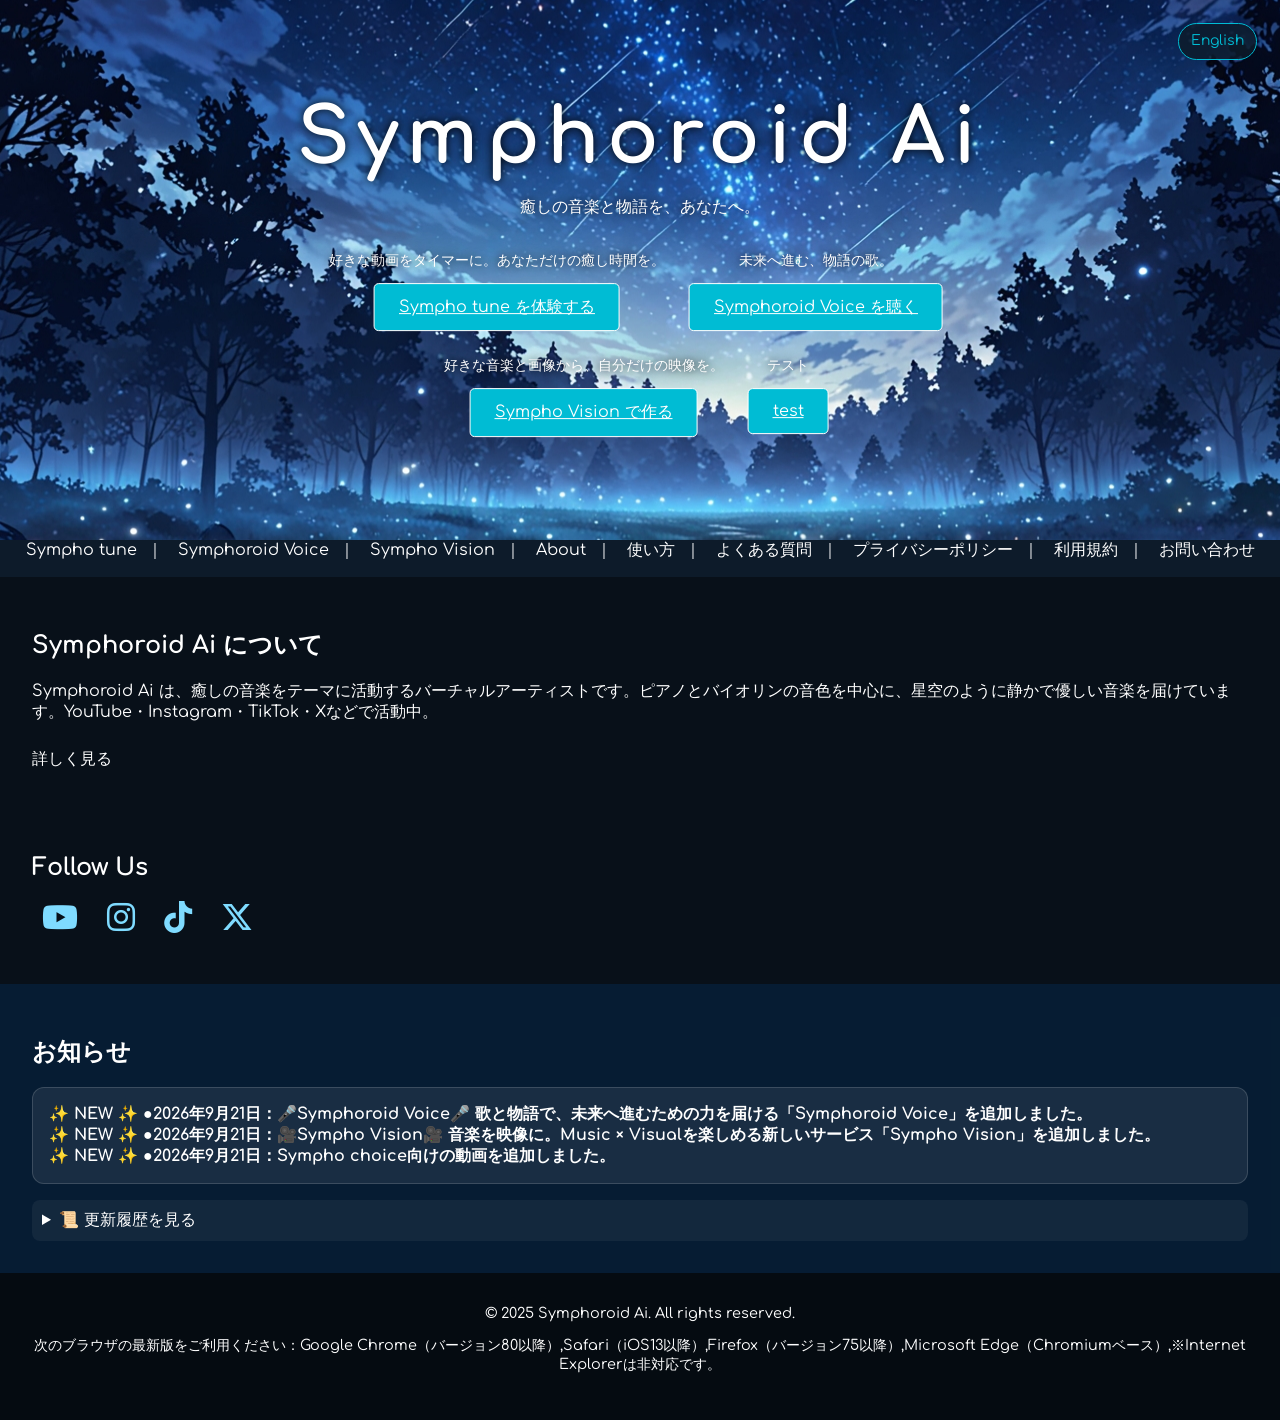
==== commit 29341d40: "Update index.html" ====
--- a/index.html
+++ b/index.html
@@ -10,14 +10,19 @@
   <link href="https://fonts.googleapis.com/css2?family=Comfortaa&display=swap" rel="stylesheet">
   <link rel="stylesheet" href="https://cdnjs.cloudflare.com/ajax/libs/font-awesome/6.5.1/css/all.min.css" crossorigin="anonymous" referrerpolicy="no-referrer" />
   <style>
-    html, body {
-      margin: 0;
-      padding: 0;
-      font-family: 'Comfortaa', 'Helvetica Neue', 'Segoe UI', sans-serif;
-      background-color: #0d1b2a;
-      color: white;
-    }
-
+
+html {
+  -webkit-text-size-adjust: 100%;
+  text-size-adjust: 100%;
+}
+
+html, body {
+  margin: 0;
+  padding: 0;
+  font-family: 'Comfortaa', 'Helvetica Neue', 'Segoe UI', sans-serif;
+  background-color: #0d1b2a;
+  color: white;
+}
     .video-background {
       position: fixed;
       top: 0;
@@ -492,6 +497,20 @@
         </a>
       </div>
 
+      <div class="service-item">
+        <p class="service-description lang-text"
+          data-jp="テスト"
+          data-en="test">
+          テスト
+        </p>        
+        <a href="test"
+          class="btn lang-text"
+          data-jp="test"
+          data-en="Create with Sympho xķwu">
+          テスト
+        </a>
+      </div>
+      
     </div>
   </div>
 </header>
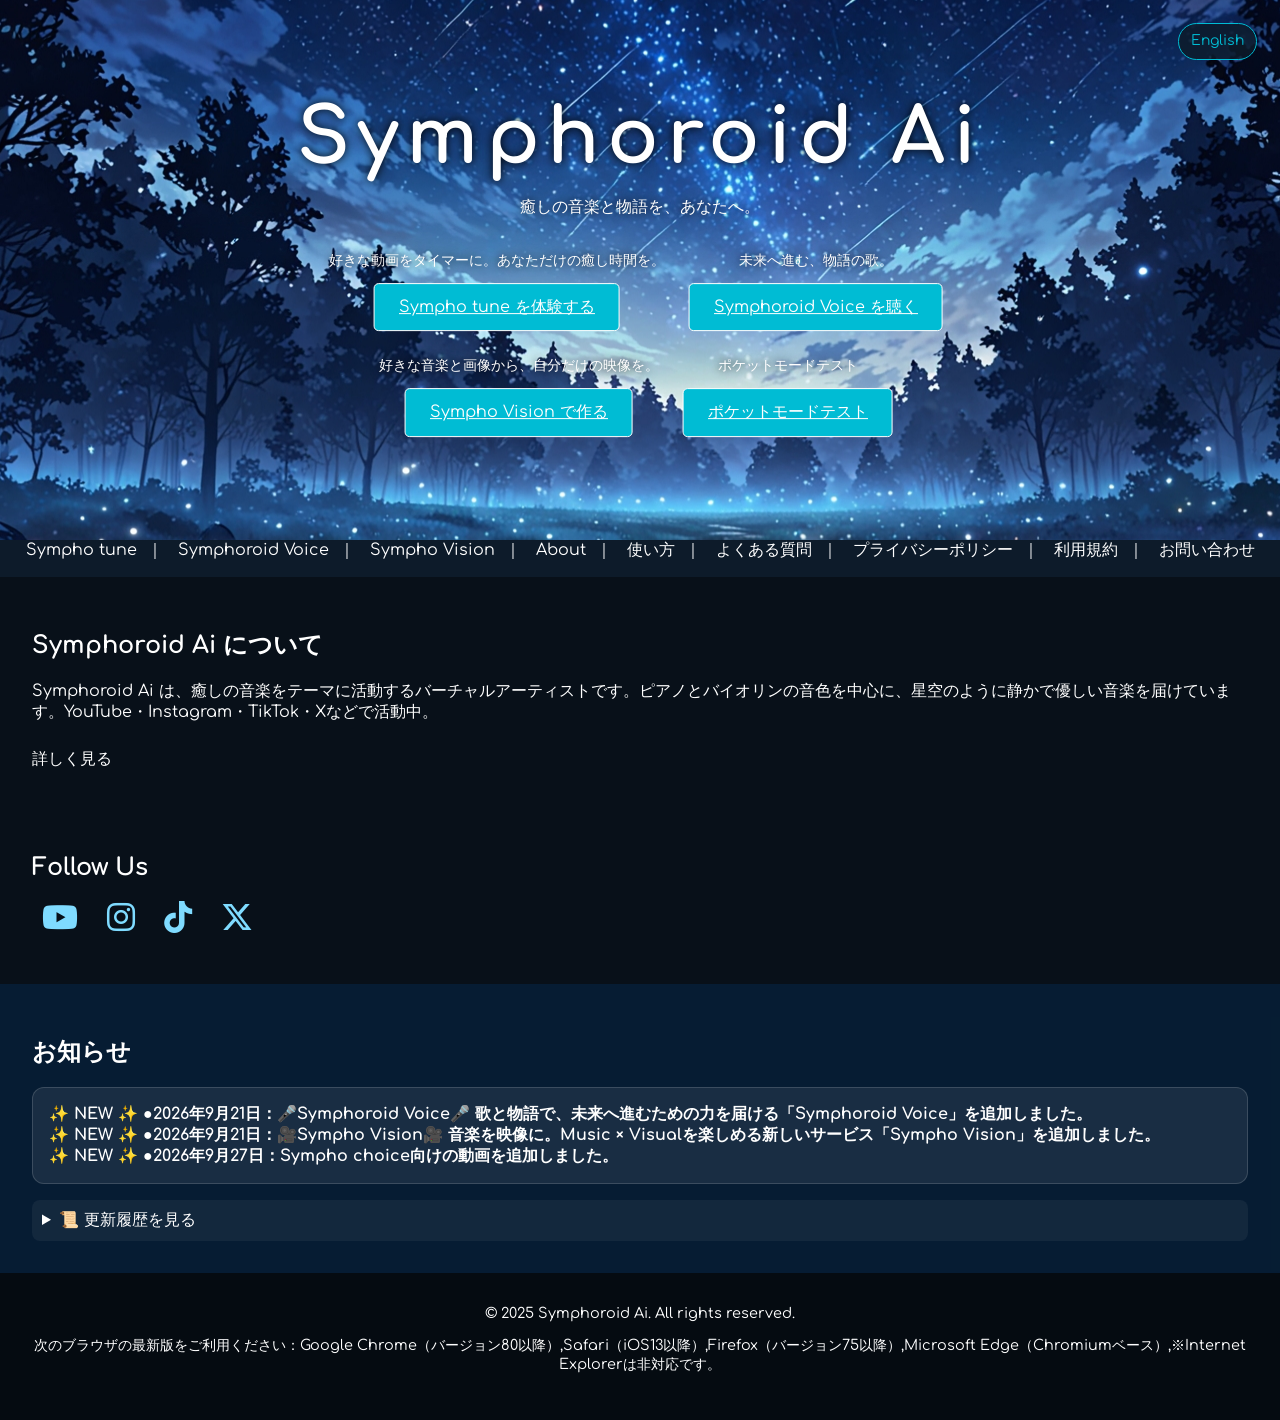
==== commit c533cf3c: "Update index.html" ====
--- a/index.html
+++ b/index.html
@@ -11,18 +11,18 @@
   <link rel="stylesheet" href="https://cdnjs.cloudflare.com/ajax/libs/font-awesome/6.5.1/css/all.min.css" crossorigin="anonymous" referrerpolicy="no-referrer" />
   <style>
 
-html {
-  -webkit-text-size-adjust: 100%;
-  text-size-adjust: 100%;
-}
-
-html, body {
-  margin: 0;
-  padding: 0;
-  font-family: 'Comfortaa', 'Helvetica Neue', 'Segoe UI', sans-serif;
-  background-color: #0d1b2a;
-  color: white;
-}
+    html {
+      -webkit-text-size-adjust: 100%;
+      text-size-adjust: 100%;
+    }
+
+    html, body {
+      margin: 0;
+      padding: 0;
+      font-family: 'Comfortaa', 'Helvetica Neue', 'Segoe UI', sans-serif;
+      background-color: #0d1b2a;
+      color: white;
+    }
     .video-background {
       position: fixed;
       top: 0;
@@ -499,18 +499,18 @@
 
       <div class="service-item">
         <p class="service-description lang-text"
-          data-jp="テスト"
-          data-en="test">
-          テスト
+          data-jp="ポケットモードテスト"
+          data-en="PocketModeTest">
+          ポケットモードテスト
         </p>        
         <a href="test"
           class="btn lang-text"
-          data-jp="test"
-          data-en="Create with Sympho xķwu">
-          テスト
+          data-jp="ポケットモードテスト"
+          data-en="PocketModeTest">
+          ポケットモードテスト
         </a>
       </div>
-      
+
     </div>
   </div>
 </header>
@@ -614,8 +614,8 @@
         data-en="✨ NEW ✨ ●September 21, 2026:🎥Sympho Vision🎥  Turn music into visuals with “Sympho Vision,” a new Music × Visual service.">
     </div>
     <div class="lang-text"
-        data-jp="✨ NEW ✨ ●2026年9月21日：Sympho choice向けの動画を追加しました。"
-        data-en="✨ NEW ✨ ●September 21, 2026: New videos are now available on Sympho choice."> 
+        data-jp="✨ NEW ✨ ●2026年9月27日：Sympho choice向けの動画を追加しました。"
+        data-en="✨ NEW ✨ ●September 27, 2026: New videos are now available on Sympho choice."> 
     </div>
 
   </div>
@@ -626,6 +626,10 @@
             data-en="📜 View Update History">
       📜 更新履歴を見る
     </summary>
+     <li class="lang-text"
+        data-jp="●2026年9月21日：Sympho choice向けの動画を追加しました。"
+        data-en="●September 21, 2026: New videos are now available on Sympho choice."> 
+    </li>   
     <li class="lang-text"
         data-jp="●2026年8月31日：Sympho choice向けの動画を追加しました。"
         data-en="●August 31, 2026: New videos are now available on Sympho choice."> 
@@ -774,7 +778,7 @@
 // （A. ボタン形式、B. メニュー形式 どちらにも対応）
 // ===============================
 //document.querySelectorAll('a[href="tune"], a[href="./tune"], a[href="/tune"]').forEach(link => {
-document.querySelectorAll('a[href="tune"], a[href="./tune"], a[href="/tune"], a[href="voice"], a[href="./voice"], a[href="/voice"], a[href="vision"], a[href="./vision"], a[href="/vision"]').forEach(link => {
+document.querySelectorAll('a[href="tune"], a[href="./tune"], a[href="/tune"], a[href="voice"], a[href="./voice"], a[href="/voice"], a[href="vision"], a[href="./vision"], a[href="/vision"], a[href="test"], a[href="./test"], a[href="/test"]').forEach(link => {
 
   link.addEventListener("click", function(e) {
     e.preventDefault(); // すぐ画面が切り替わるのを止める
